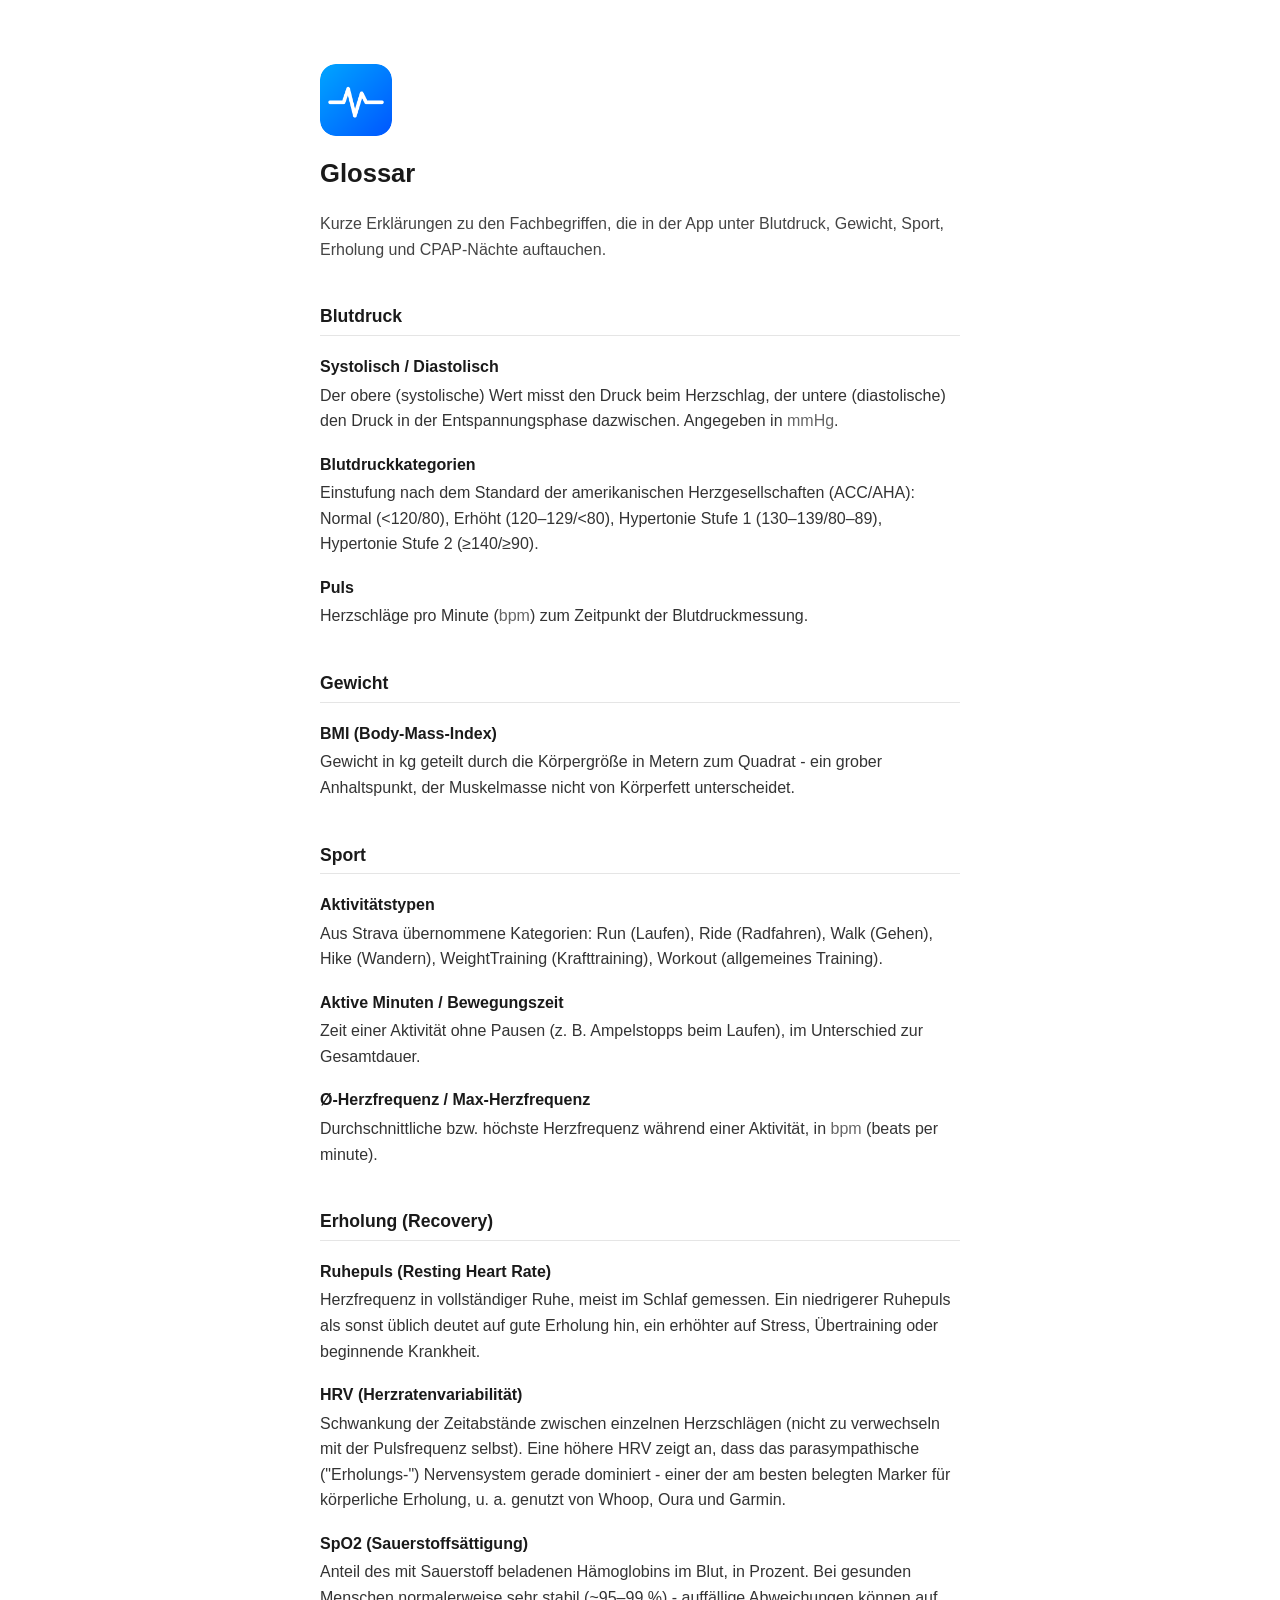
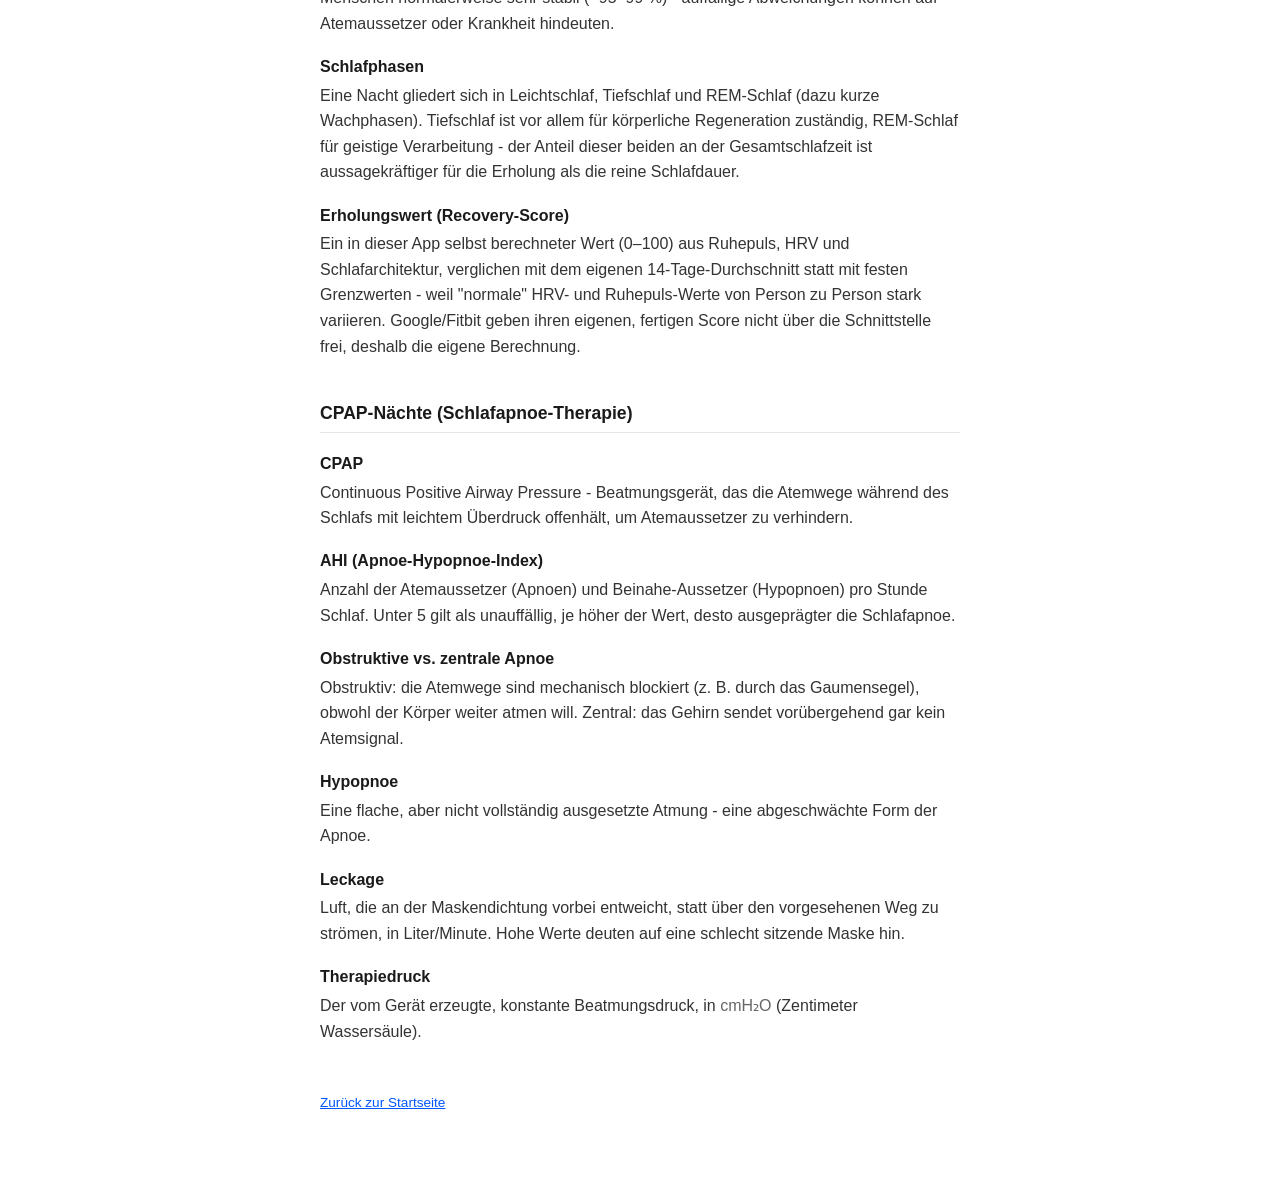
==== glossar.html @ 114dd862 "Glossar-Seite für Gesundheits-/Sportbegriffe hinzufügen" ====
<!doctype html>
<html lang="de">
<head>
<meta charset="utf-8">
<meta name="viewport" content="width=device-width, initial-scale=1">
<title>Glossar – health-app</title>
<style>
  body { font-family: -apple-system, BlinkMacSystemFont, "Segoe UI", sans-serif; max-width: 640px; margin: 4rem auto; padding: 0 1.5rem; line-height: 1.6; color: #1a1a1a; }
  h1 { font-size: 1.6rem; }
  h2 { font-size: 1.1rem; margin-top: 2.5rem; padding-bottom: 0.3rem; border-bottom: 1px solid #e5e5e5; }
  dt { font-weight: 600; margin-top: 1.1rem; }
  dd { margin: 0.2rem 0 0; color: #333; }
  dd .unit { color: #666; }
  footer { margin-top: 3rem; font-size: 0.85rem; color: #666; }
  a { color: #0057FF; }
  .logo { width: 72px; height: 72px; border-radius: 16px; margin-bottom: 1rem; display: block; }
  .intro { color: #444; }
</style>
</head>
<body>
  <img src="logo.png" alt="health-app Logo" class="logo">
  <h1>Glossar</h1>
  <p class="intro">
    Kurze Erklärungen zu den Fachbegriffen, die in der App unter Blutdruck,
    Gewicht, Sport, Erholung und CPAP-Nächte auftauchen.
  </p>

  <h2>Blutdruck</h2>
  <dl>
    <dt>Systolisch / Diastolisch</dt>
    <dd>Der obere (systolische) Wert misst den Druck beim Herzschlag, der
      untere (diastolische) den Druck in der Entspannungsphase dazwischen.
      Angegeben in <span class="unit">mmHg</span>.</dd>

    <dt>Blutdruckkategorien</dt>
    <dd>Einstufung nach dem Standard der amerikanischen Herzgesellschaften
      (ACC/AHA): Normal (&lt;120/80), Erhöht (120–129/&lt;80), Hypertonie
      Stufe&nbsp;1 (130–139/80–89), Hypertonie Stufe&nbsp;2 (≥140/≥90).</dd>

    <dt>Puls</dt>
    <dd>Herzschläge pro Minute (<span class="unit">bpm</span>) zum Zeitpunkt
      der Blutdruckmessung.</dd>
  </dl>

  <h2>Gewicht</h2>
  <dl>
    <dt>BMI (Body-Mass-Index)</dt>
    <dd>Gewicht in kg geteilt durch die Körpergröße in Metern zum Quadrat -
      ein grober Anhaltspunkt, der Muskelmasse nicht von Körperfett
      unterscheidet.</dd>
  </dl>

  <h2>Sport</h2>
  <dl>
    <dt>Aktivitätstypen</dt>
    <dd>Aus Strava übernommene Kategorien: Run (Laufen), Ride (Radfahren),
      Walk (Gehen), Hike (Wandern), WeightTraining (Krafttraining), Workout
      (allgemeines Training).</dd>

    <dt>Aktive Minuten / Bewegungszeit</dt>
    <dd>Zeit einer Aktivität ohne Pausen (z.&nbsp;B. Ampelstopps beim Laufen),
      im Unterschied zur Gesamtdauer.</dd>

    <dt>Ø-Herzfrequenz / Max-Herzfrequenz</dt>
    <dd>Durchschnittliche bzw. höchste Herzfrequenz während einer Aktivität,
      in <span class="unit">bpm</span> (beats per minute).</dd>
  </dl>

  <h2>Erholung (Recovery)</h2>
  <dl>
    <dt>Ruhepuls (Resting Heart Rate)</dt>
    <dd>Herzfrequenz in vollständiger Ruhe, meist im Schlaf gemessen. Ein
      niedrigerer Ruhepuls als sonst üblich deutet auf gute Erholung hin, ein
      erhöhter auf Stress, Übertraining oder beginnende Krankheit.</dd>

    <dt>HRV (Herzratenvariabilität)</dt>
    <dd>Schwankung der Zeitabstände zwischen einzelnen Herzschlägen (nicht zu
      verwechseln mit der Pulsfrequenz selbst). Eine höhere HRV zeigt an, dass
      das parasympathische ("Erholungs-") Nervensystem gerade dominiert -
      einer der am besten belegten Marker für körperliche Erholung, u.&nbsp;a.
      genutzt von Whoop, Oura und Garmin.</dd>

    <dt>SpO2 (Sauerstoffsättigung)</dt>
    <dd>Anteil des mit Sauerstoff beladenen Hämoglobins im Blut, in Prozent.
      Bei gesunden Menschen normalerweise sehr stabil (~95–99&nbsp;%) -
      auffällige Abweichungen können auf Atemaussetzer oder Krankheit
      hindeuten.</dd>

    <dt>Schlafphasen</dt>
    <dd>Eine Nacht gliedert sich in Leichtschlaf, Tiefschlaf und REM-Schlaf
      (dazu kurze Wachphasen). Tiefschlaf ist vor allem für körperliche
      Regeneration zuständig, REM-Schlaf für geistige Verarbeitung - der
      Anteil dieser beiden an der Gesamtschlafzeit ist aussagekräftiger für
      die Erholung als die reine Schlafdauer.</dd>

    <dt>Erholungswert (Recovery-Score)</dt>
    <dd>Ein in dieser App selbst berechneter Wert (0–100) aus Ruhepuls, HRV
      und Schlafarchitektur, verglichen mit dem eigenen 14-Tage-Durchschnitt
      statt mit festen Grenzwerten - weil "normale" HRV- und Ruhepuls-Werte
      von Person zu Person stark variieren. Google/Fitbit geben ihren
      eigenen, fertigen Score nicht über die Schnittstelle frei, deshalb die
      eigene Berechnung.</dd>
  </dl>

  <h2>CPAP-Nächte (Schlafapnoe-Therapie)</h2>
  <dl>
    <dt>CPAP</dt>
    <dd>Continuous Positive Airway Pressure - Beatmungsgerät, das die Atemwege
      während des Schlafs mit leichtem Überdruck offenhält, um Atemaussetzer
      zu verhindern.</dd>

    <dt>AHI (Apnoe-Hypopnoe-Index)</dt>
    <dd>Anzahl der Atemaussetzer (Apnoen) und Beinahe-Aussetzer (Hypopnoen)
      pro Stunde Schlaf. Unter 5 gilt als unauffällig, je höher der Wert,
      desto ausgeprägter die Schlafapnoe.</dd>

    <dt>Obstruktive vs. zentrale Apnoe</dt>
    <dd>Obstruktiv: die Atemwege sind mechanisch blockiert (z.&nbsp;B. durch
      das Gaumensegel), obwohl der Körper weiter atmen will. Zentral: das
      Gehirn sendet vorübergehend gar kein Atemsignal.</dd>

    <dt>Hypopnoe</dt>
    <dd>Eine flache, aber nicht vollständig ausgesetzte Atmung - eine
      abgeschwächte Form der Apnoe.</dd>

    <dt>Leckage</dt>
    <dd>Luft, die an der Maskendichtung vorbei entweicht, statt über den
      vorgesehenen Weg zu strömen, in Liter/Minute. Hohe Werte deuten auf
      eine schlecht sitzende Maske hin.</dd>

    <dt>Therapiedruck</dt>
    <dd>Der vom Gerät erzeugte, konstante Beatmungsdruck, in
      <span class="unit">cmH₂O</span> (Zentimeter Wassersäule).</dd>
  </dl>

  <footer><a href="index.html">Zurück zur Startseite</a></footer>
</body>
</html>
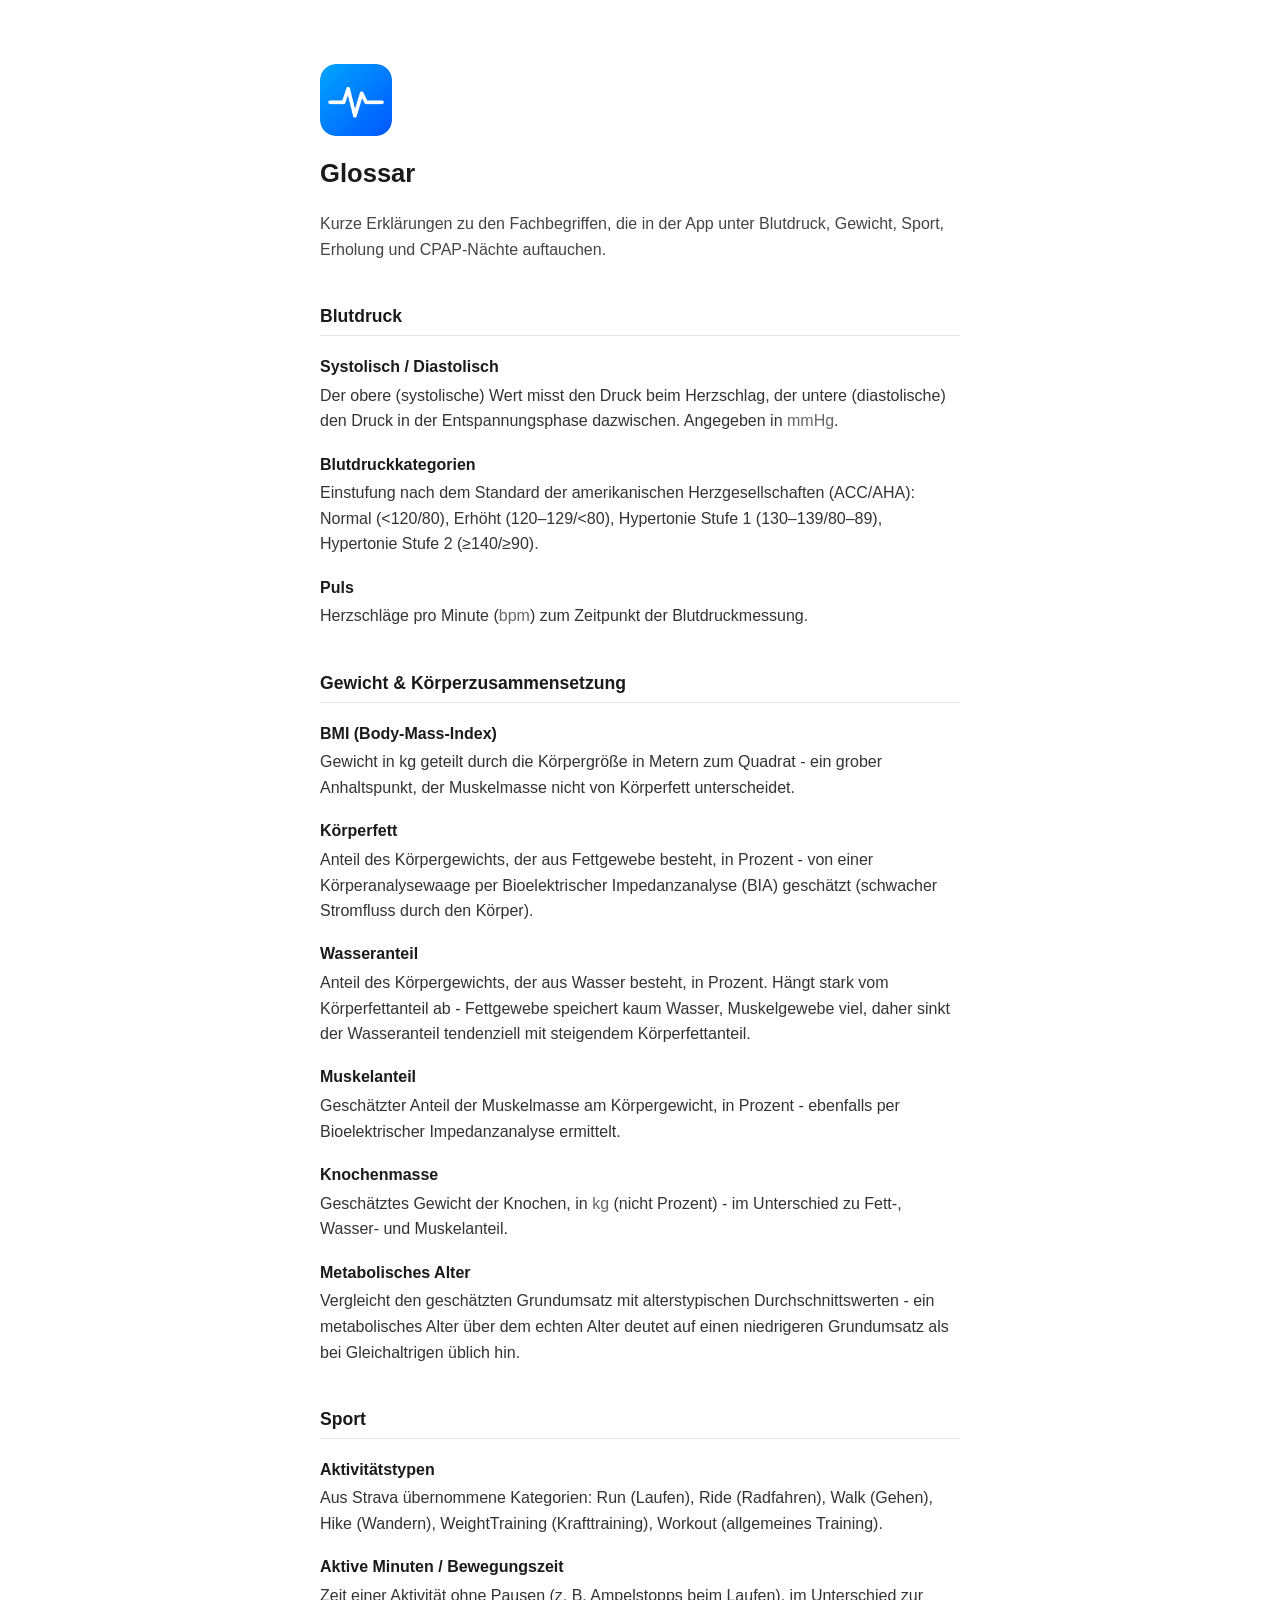
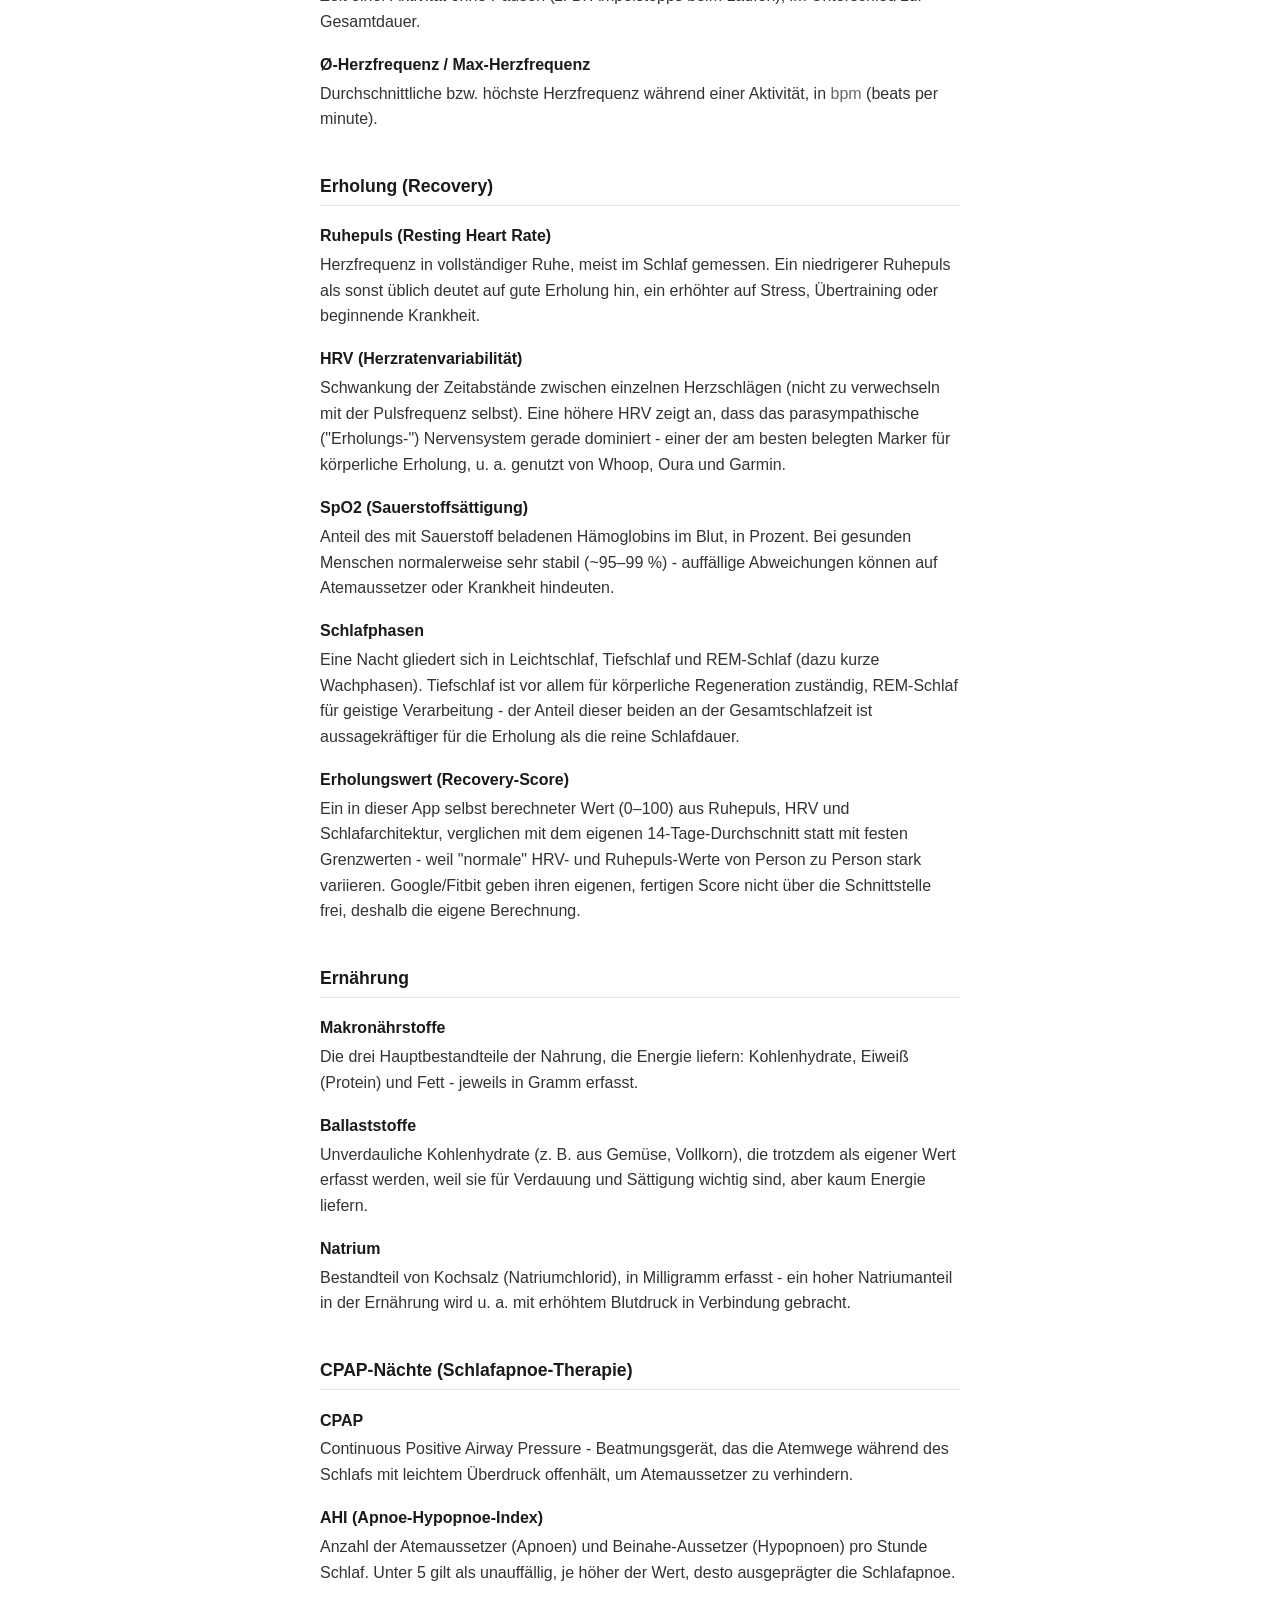
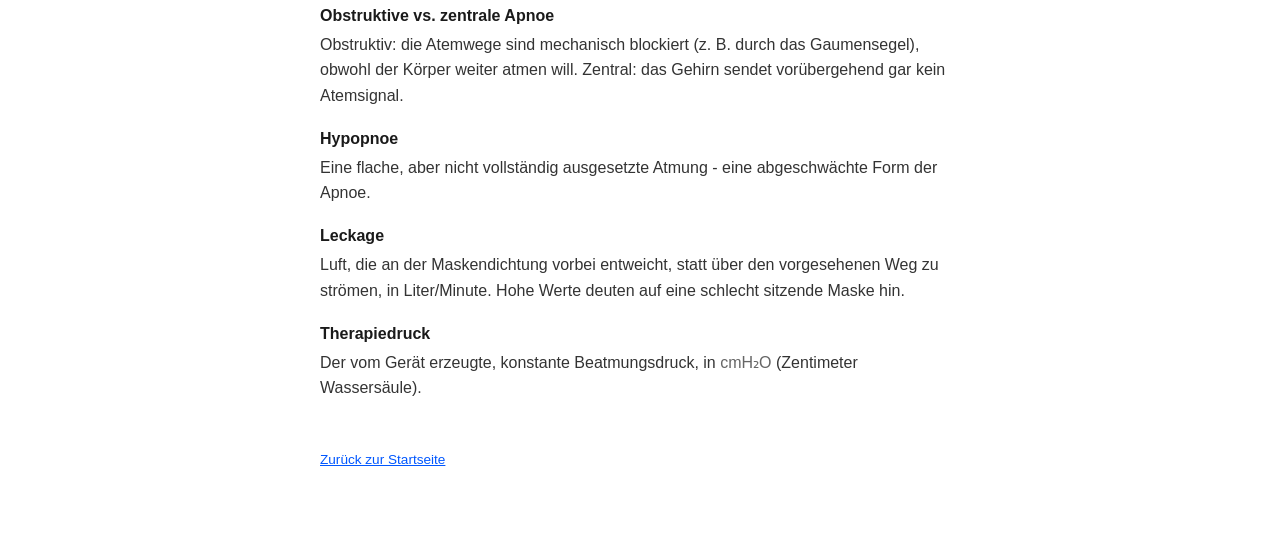
==== commit 8cc4f71f: "Glossar um Körperzusammensetzung und Ernährung erweitern" ====
--- a/glossar.html
+++ b/glossar.html
@@ -42,12 +42,37 @@
       der Blutdruckmessung.</dd>
   </dl>
 
-  <h2>Gewicht</h2>
+  <h2>Gewicht &amp; Körperzusammensetzung</h2>
   <dl>
     <dt>BMI (Body-Mass-Index)</dt>
     <dd>Gewicht in kg geteilt durch die Körpergröße in Metern zum Quadrat -
       ein grober Anhaltspunkt, der Muskelmasse nicht von Körperfett
       unterscheidet.</dd>
+
+    <dt>Körperfett</dt>
+    <dd>Anteil des Körpergewichts, der aus Fettgewebe besteht, in Prozent -
+      von einer Körperanalysewaage per Bioelektrischer Impedanzanalyse (BIA)
+      geschätzt (schwacher Stromfluss durch den Körper).</dd>
+
+    <dt>Wasseranteil</dt>
+    <dd>Anteil des Körpergewichts, der aus Wasser besteht, in Prozent. Hängt
+      stark vom Körperfettanteil ab - Fettgewebe speichert kaum Wasser,
+      Muskelgewebe viel, daher sinkt der Wasseranteil tendenziell mit
+      steigendem Körperfettanteil.</dd>
+
+    <dt>Muskelanteil</dt>
+    <dd>Geschätzter Anteil der Muskelmasse am Körpergewicht, in Prozent -
+      ebenfalls per Bioelektrischer Impedanzanalyse ermittelt.</dd>
+
+    <dt>Knochenmasse</dt>
+    <dd>Geschätztes Gewicht der Knochen, in <span class="unit">kg</span>
+      (nicht Prozent) - im Unterschied zu Fett-, Wasser- und Muskelanteil.</dd>
+
+    <dt>Metabolisches Alter</dt>
+    <dd>Vergleicht den geschätzten Grundumsatz mit alterstypischen
+      Durchschnittswerten - ein metabolisches Alter über dem echten Alter
+      deutet auf einen niedrigeren Grundumsatz als bei Gleichaltrigen üblich
+      hin.</dd>
   </dl>
 
   <h2>Sport</h2>
@@ -102,6 +127,23 @@
       eigene Berechnung.</dd>
   </dl>
 
+  <h2>Ernährung</h2>
+  <dl>
+    <dt>Makronährstoffe</dt>
+    <dd>Die drei Hauptbestandteile der Nahrung, die Energie liefern:
+      Kohlenhydrate, Eiweiß (Protein) und Fett - jeweils in Gramm erfasst.</dd>
+
+    <dt>Ballaststoffe</dt>
+    <dd>Unverdauliche Kohlenhydrate (z.&nbsp;B. aus Gemüse, Vollkorn), die
+      trotzdem als eigener Wert erfasst werden, weil sie für Verdauung und
+      Sättigung wichtig sind, aber kaum Energie liefern.</dd>
+
+    <dt>Natrium</dt>
+    <dd>Bestandteil von Kochsalz (Natriumchlorid), in Milligramm erfasst - ein
+      hoher Natriumanteil in der Ernährung wird u.&nbsp;a. mit erhöhtem
+      Blutdruck in Verbindung gebracht.</dd>
+  </dl>
+
   <h2>CPAP-Nächte (Schlafapnoe-Therapie)</h2>
   <dl>
     <dt>CPAP</dt>
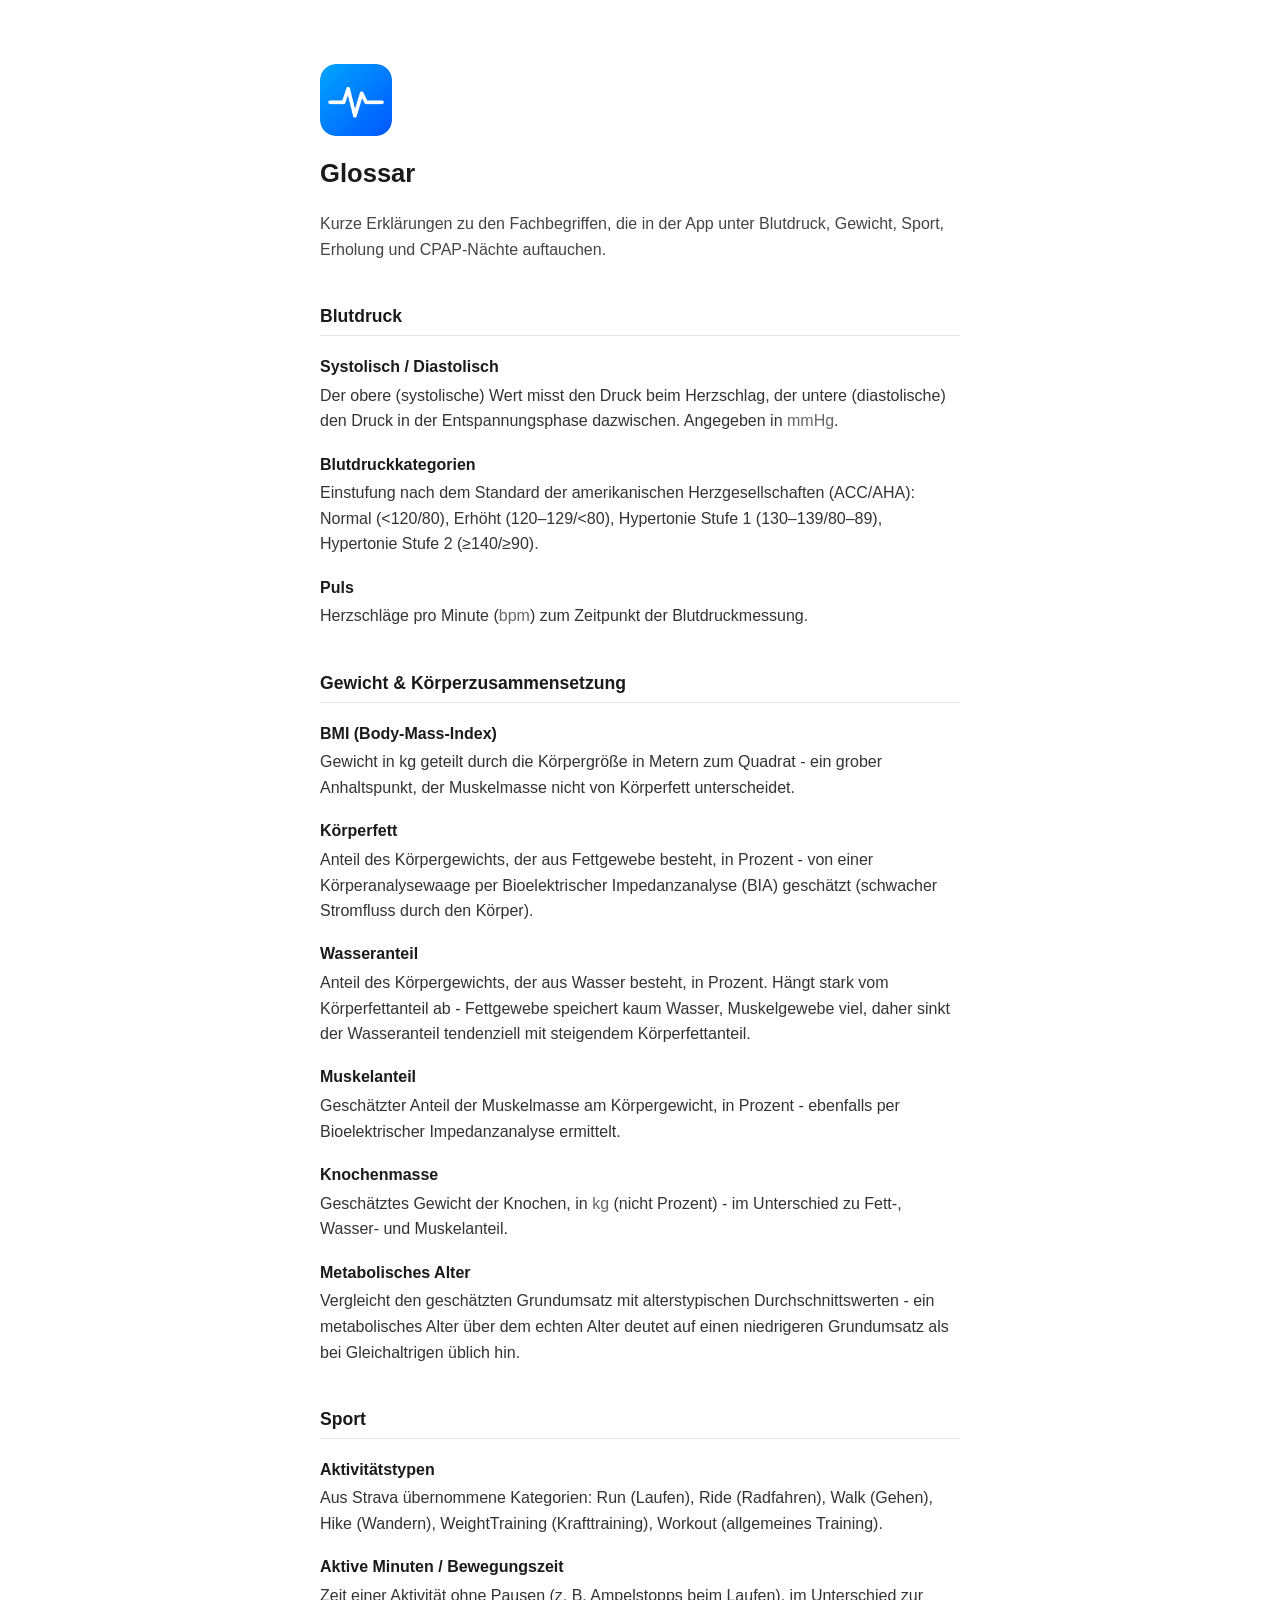
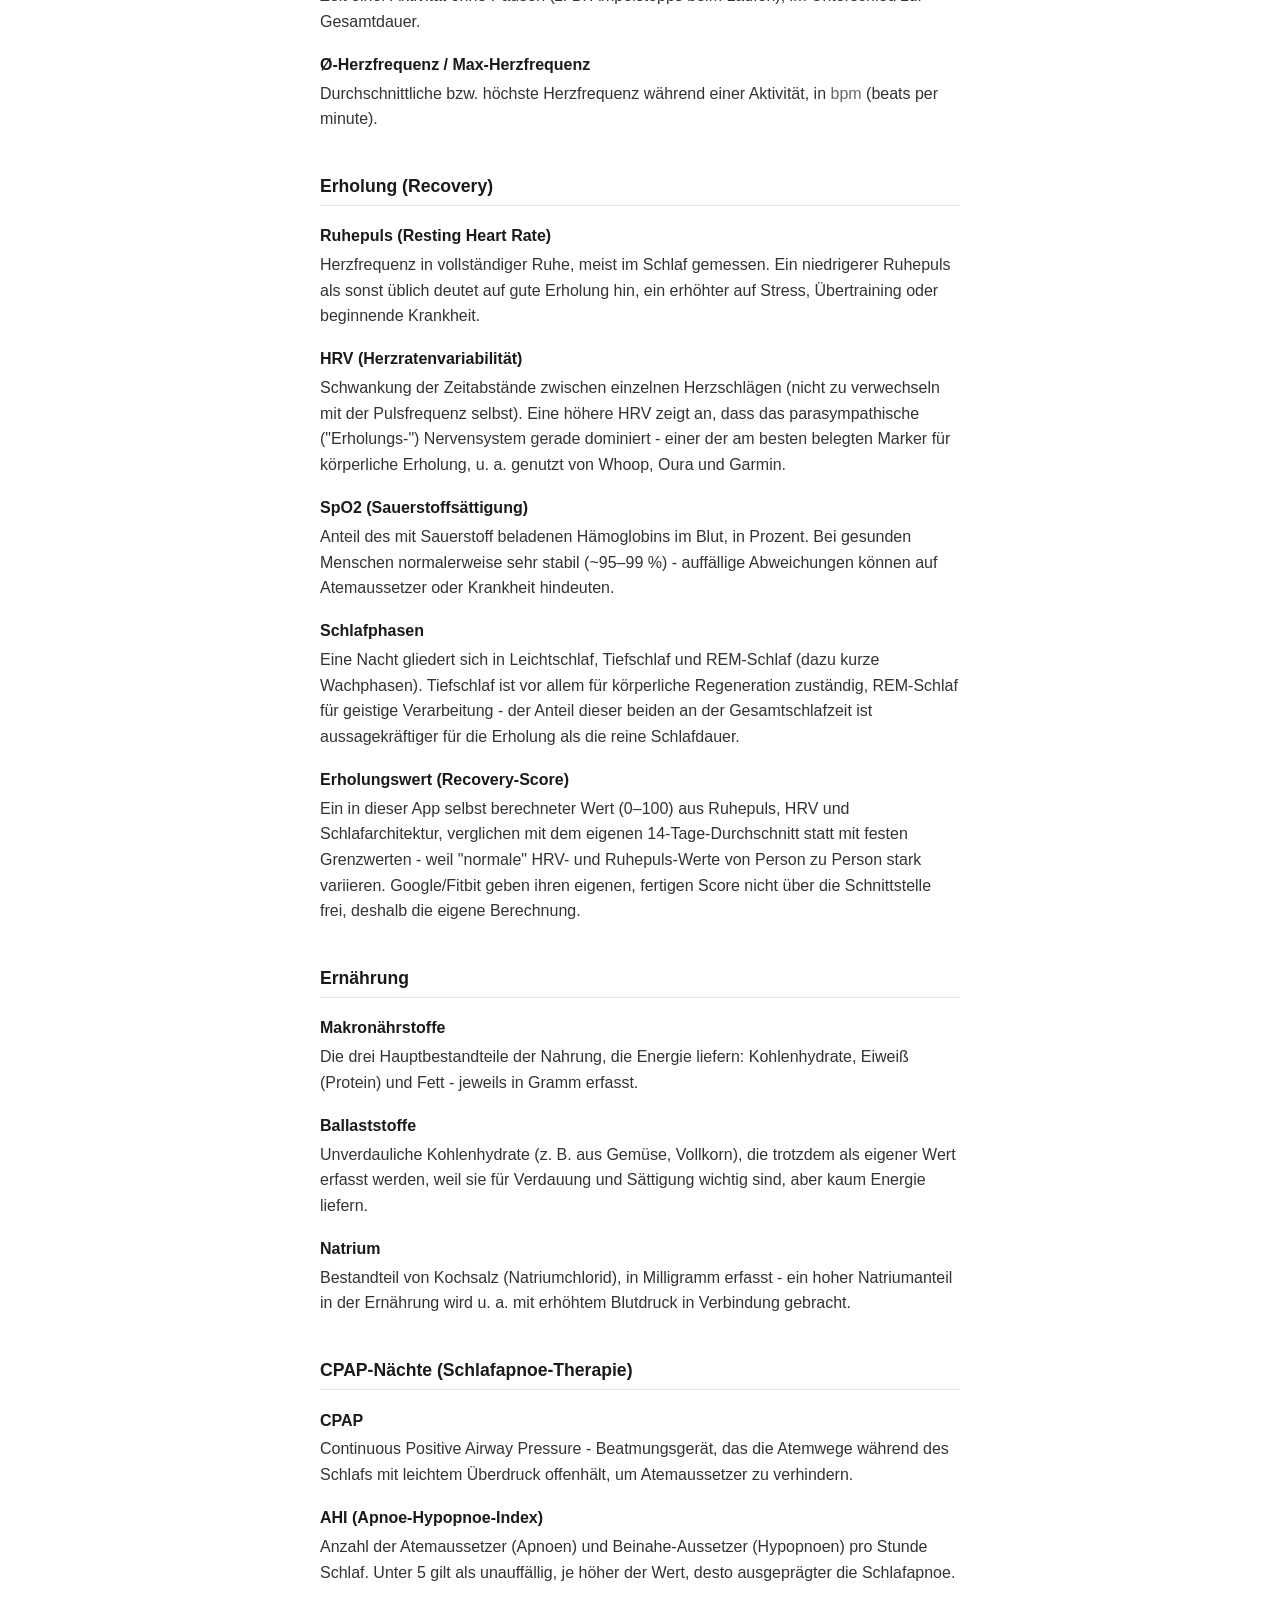
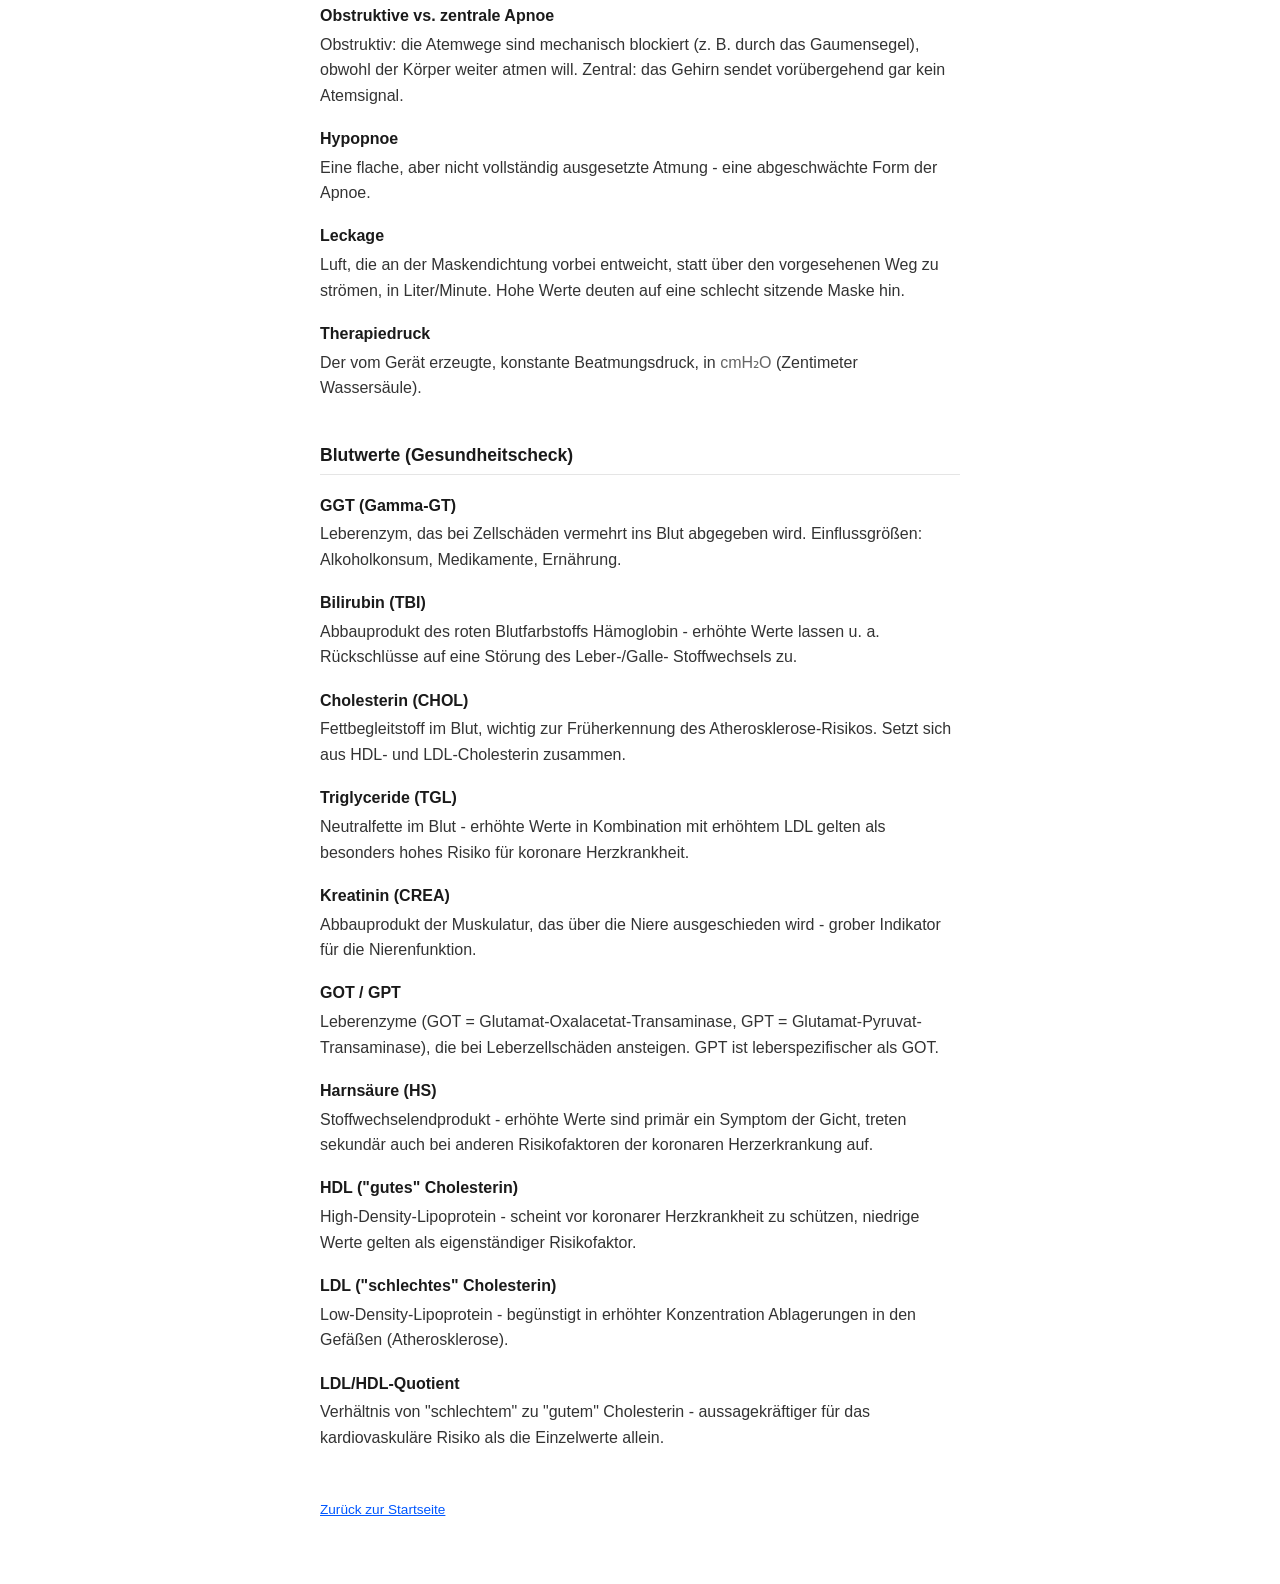
==== commit 4e214901: "Glossar um Blutwerte-Begriffe aus dem Gesundheitscheck erweitern" ====
--- a/glossar.html
+++ b/glossar.html
@@ -175,6 +175,53 @@
       <span class="unit">cmH₂O</span> (Zentimeter Wassersäule).</dd>
   </dl>
 
+  <h2>Blutwerte (Gesundheitscheck)</h2>
+  <dl>
+    <dt>GGT (Gamma-GT)</dt>
+    <dd>Leberenzym, das bei Zellschäden vermehrt ins Blut abgegeben wird.
+      Einflussgrößen: Alkoholkonsum, Medikamente, Ernährung.</dd>
+
+    <dt>Bilirubin (TBI)</dt>
+    <dd>Abbauprodukt des roten Blutfarbstoffs Hämoglobin - erhöhte Werte
+      lassen u.&nbsp;a. Rückschlüsse auf eine Störung des Leber-/Galle-
+      Stoffwechsels zu.</dd>
+
+    <dt>Cholesterin (CHOL)</dt>
+    <dd>Fettbegleitstoff im Blut, wichtig zur Früherkennung des
+      Atherosklerose-Risikos. Setzt sich aus HDL- und LDL-Cholesterin
+      zusammen.</dd>
+
+    <dt>Triglyceride (TGL)</dt>
+    <dd>Neutralfette im Blut - erhöhte Werte in Kombination mit erhöhtem
+      LDL gelten als besonders hohes Risiko für koronare Herzkrankheit.</dd>
+
+    <dt>Kreatinin (CREA)</dt>
+    <dd>Abbauprodukt der Muskulatur, das über die Niere ausgeschieden wird -
+      grober Indikator für die Nierenfunktion.</dd>
+
+    <dt>GOT / GPT</dt>
+    <dd>Leberenzyme (GOT = Glutamat-Oxalacetat-Transaminase, GPT =
+      Glutamat-Pyruvat-Transaminase), die bei Leberzellschäden ansteigen.
+      GPT ist leberspezifischer als GOT.</dd>
+
+    <dt>Harnsäure (HS)</dt>
+    <dd>Stoffwechselendprodukt - erhöhte Werte sind primär ein Symptom der
+      Gicht, treten sekundär auch bei anderen Risikofaktoren der koronaren
+      Herzerkrankung auf.</dd>
+
+    <dt>HDL ("gutes" Cholesterin)</dt>
+    <dd>High-Density-Lipoprotein - scheint vor koronarer Herzkrankheit zu
+      schützen, niedrige Werte gelten als eigenständiger Risikofaktor.</dd>
+
+    <dt>LDL ("schlechtes" Cholesterin)</dt>
+    <dd>Low-Density-Lipoprotein - begünstigt in erhöhter Konzentration
+      Ablagerungen in den Gefäßen (Atherosklerose).</dd>
+
+    <dt>LDL/HDL-Quotient</dt>
+    <dd>Verhältnis von "schlechtem" zu "gutem" Cholesterin - aussagekräftiger
+      für das kardiovaskuläre Risiko als die Einzelwerte allein.</dd>
+  </dl>
+
   <footer><a href="index.html">Zurück zur Startseite</a></footer>
 </body>
 </html>
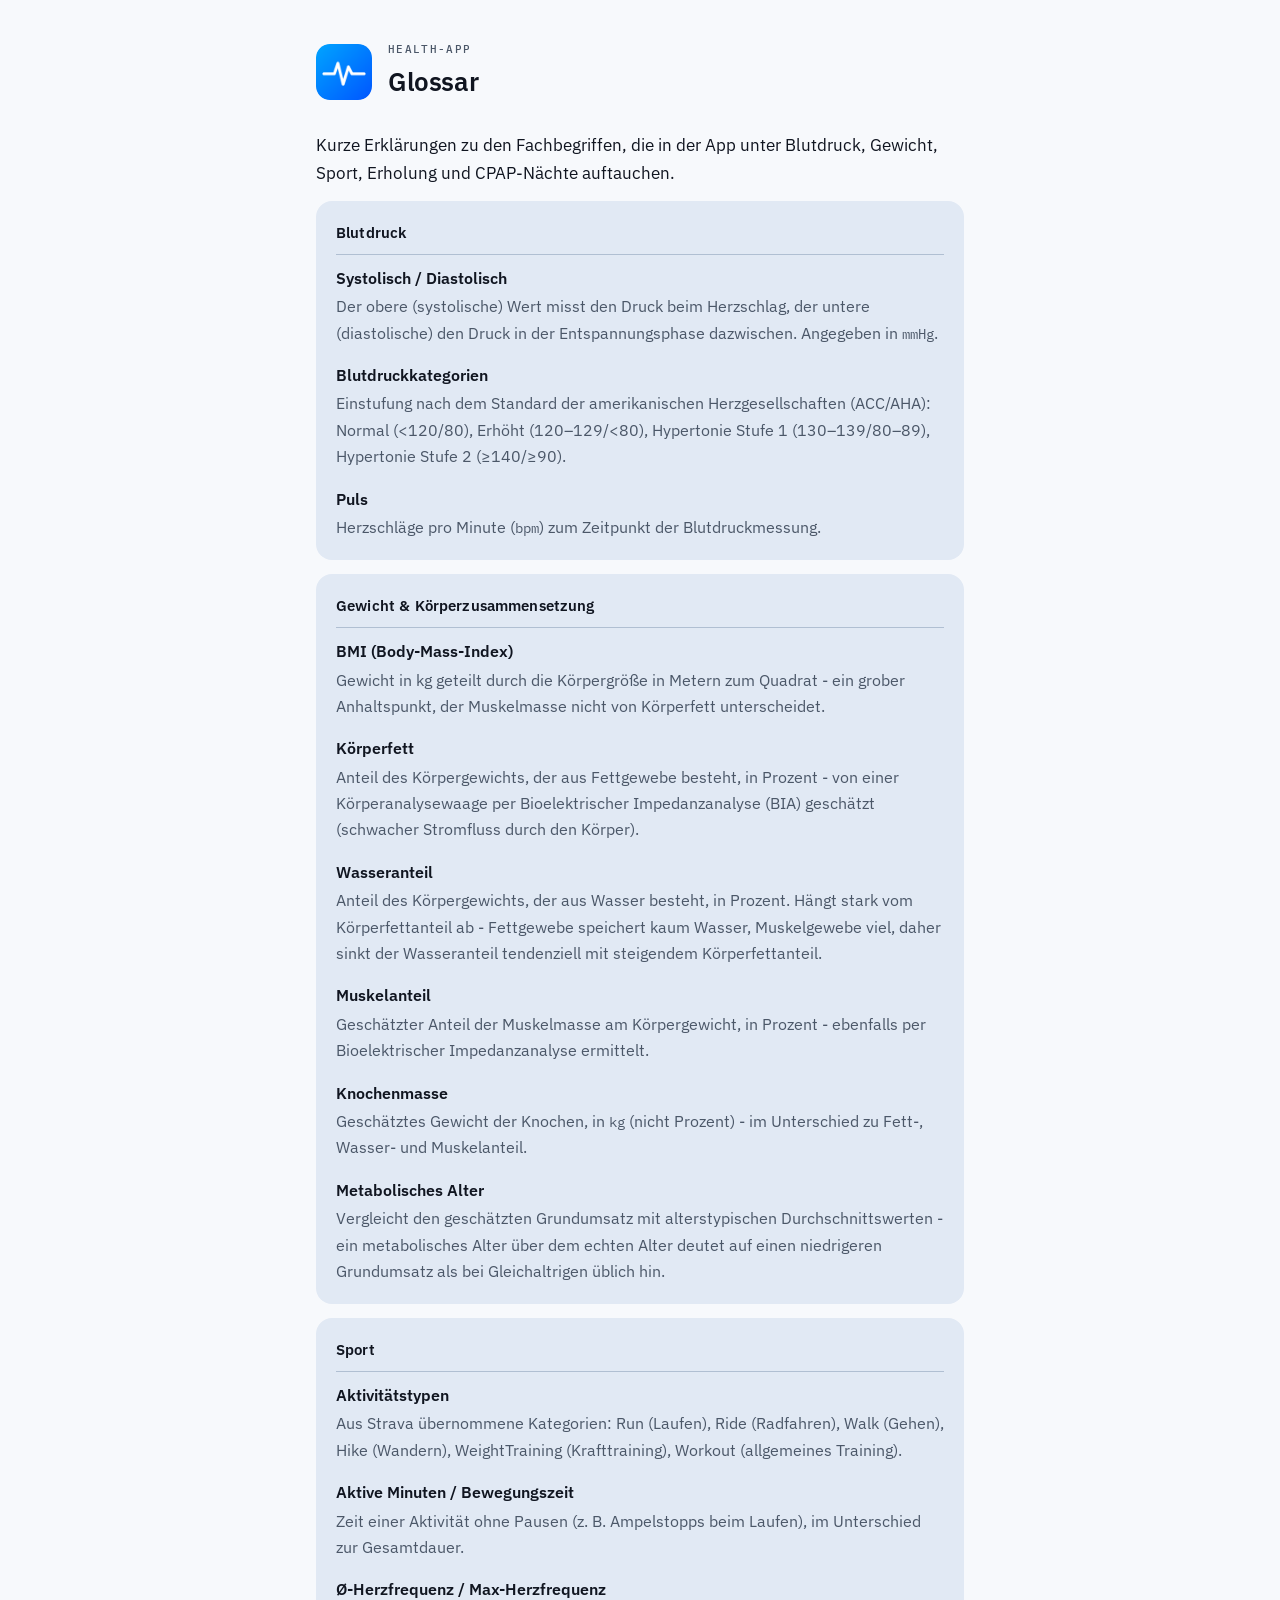
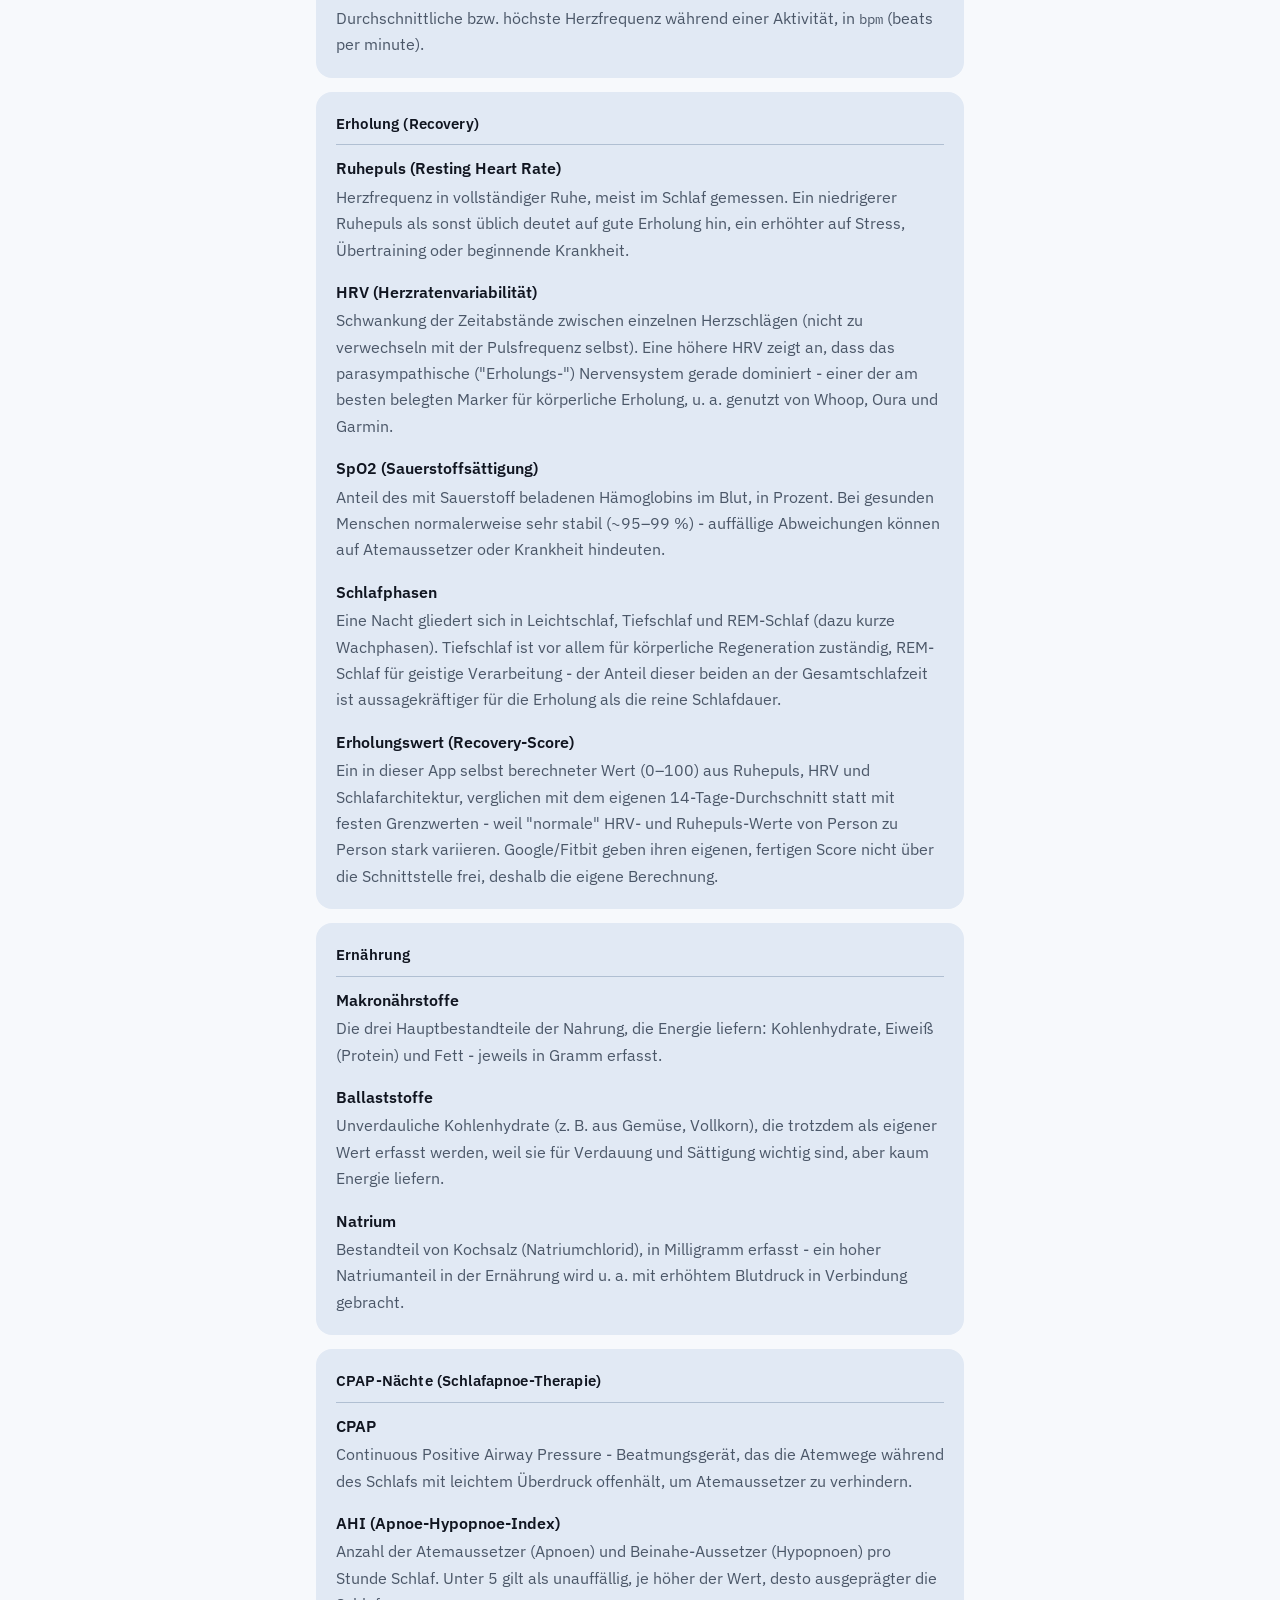
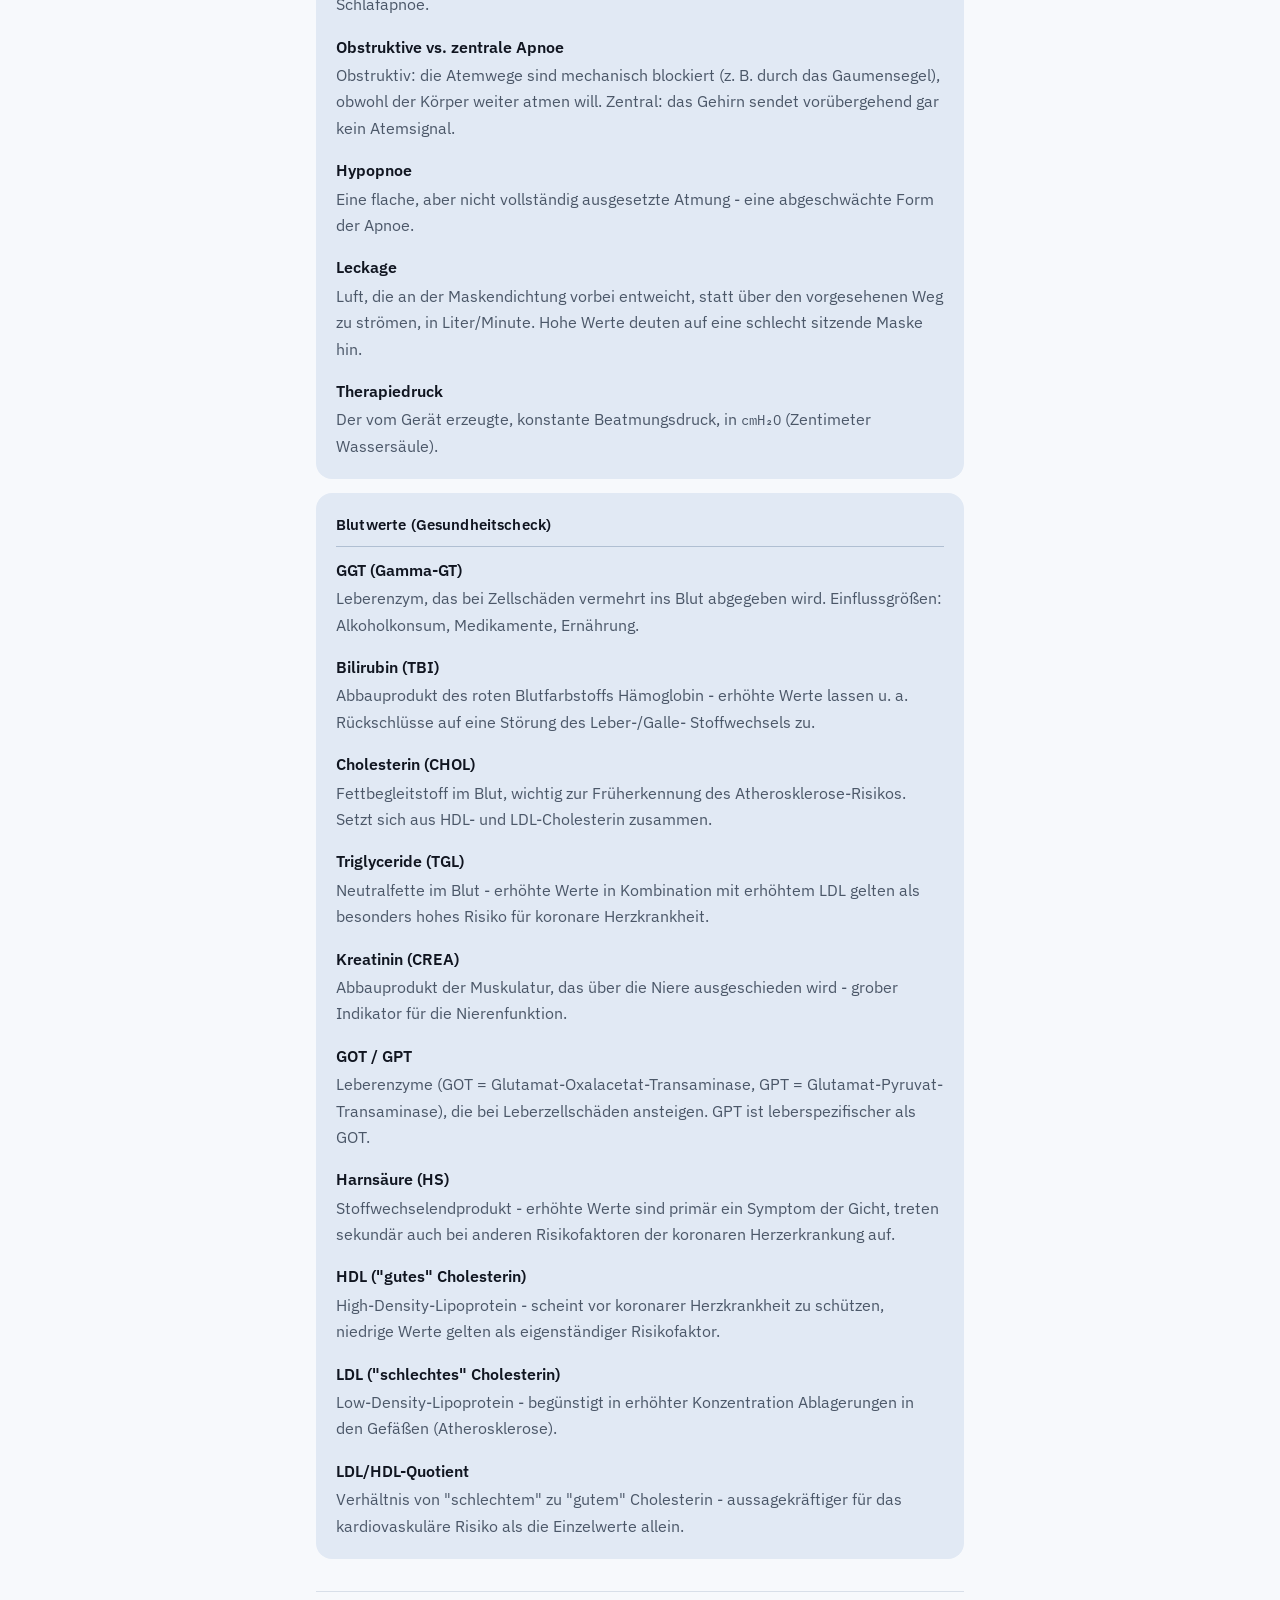
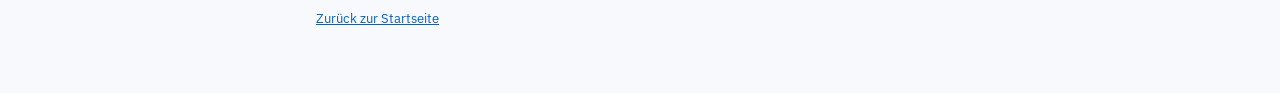
==== commit 7406a295: "design: Seiten auf die Oberflaeche der health-app umgestellt Gemeinsames style.css statt dreimal der" ====
--- a/glossar.html
+++ b/glossar.html
@@ -4,29 +4,25 @@
 <meta charset="utf-8">
 <meta name="viewport" content="width=device-width, initial-scale=1">
 <title>Glossar – health-app</title>
-<style>
-  body { font-family: -apple-system, BlinkMacSystemFont, "Segoe UI", sans-serif; max-width: 640px; margin: 4rem auto; padding: 0 1.5rem; line-height: 1.6; color: #1a1a1a; }
-  h1 { font-size: 1.6rem; }
-  h2 { font-size: 1.1rem; margin-top: 2.5rem; padding-bottom: 0.3rem; border-bottom: 1px solid #e5e5e5; }
-  dt { font-weight: 600; margin-top: 1.1rem; }
-  dd { margin: 0.2rem 0 0; color: #333; }
-  dd .unit { color: #666; }
-  footer { margin-top: 3rem; font-size: 0.85rem; color: #666; }
-  a { color: #0057FF; }
-  .logo { width: 72px; height: 72px; border-radius: 16px; margin-bottom: 1rem; display: block; }
-  .intro { color: #444; }
-</style>
+<link rel="stylesheet" href="https://fonts.googleapis.com/css2?family=IBM+Plex+Mono:wght@400;500&family=IBM+Plex+Sans:wght@400;500;600&display=swap">
+<link rel="stylesheet" href="style.css">
 </head>
 <body>
-  <img src="logo.png" alt="health-app Logo" class="logo">
-  <h1>Glossar</h1>
-  <p class="intro">
-    Kurze Erklärungen zu den Fachbegriffen, die in der App unter Blutdruck,
-    Gewicht, Sport, Erholung und CPAP-Nächte auftauchen.
-  </p>
-
-  <h2>Blutdruck</h2>
-  <dl>
+<div class="seite">
+  <header class="kopf">
+    <img src="logo.png" alt="health-app Logo">
+    <div>
+      <p class="kicker">health-app</p>
+      <h1>Glossar</h1>
+    </div>
+  </header>
+
+  <p class="lead">Kurze Erklärungen zu den Fachbegriffen, die in der App unter Blutdruck,
+    Gewicht, Sport, Erholung und CPAP-Nächte auftauchen.</p>
+
+  <section class="card">
+    <h2>Blutdruck</h2>
+    <dl>
     <dt>Systolisch / Diastolisch</dt>
     <dd>Der obere (systolische) Wert misst den Druck beim Herzschlag, der
       untere (diastolische) den Druck in der Entspannungsphase dazwischen.
@@ -41,9 +37,11 @@
     <dd>Herzschläge pro Minute (<span class="unit">bpm</span>) zum Zeitpunkt
       der Blutdruckmessung.</dd>
   </dl>
-
-  <h2>Gewicht &amp; Körperzusammensetzung</h2>
-  <dl>
+  </section>
+
+  <section class="card">
+    <h2>Gewicht &amp; Körperzusammensetzung</h2>
+    <dl>
     <dt>BMI (Body-Mass-Index)</dt>
     <dd>Gewicht in kg geteilt durch die Körpergröße in Metern zum Quadrat -
       ein grober Anhaltspunkt, der Muskelmasse nicht von Körperfett
@@ -74,9 +72,11 @@
       deutet auf einen niedrigeren Grundumsatz als bei Gleichaltrigen üblich
       hin.</dd>
   </dl>
-
-  <h2>Sport</h2>
-  <dl>
+  </section>
+
+  <section class="card">
+    <h2>Sport</h2>
+    <dl>
     <dt>Aktivitätstypen</dt>
     <dd>Aus Strava übernommene Kategorien: Run (Laufen), Ride (Radfahren),
       Walk (Gehen), Hike (Wandern), WeightTraining (Krafttraining), Workout
@@ -90,9 +90,11 @@
     <dd>Durchschnittliche bzw. höchste Herzfrequenz während einer Aktivität,
       in <span class="unit">bpm</span> (beats per minute).</dd>
   </dl>
-
-  <h2>Erholung (Recovery)</h2>
-  <dl>
+  </section>
+
+  <section class="card">
+    <h2>Erholung (Recovery)</h2>
+    <dl>
     <dt>Ruhepuls (Resting Heart Rate)</dt>
     <dd>Herzfrequenz in vollständiger Ruhe, meist im Schlaf gemessen. Ein
       niedrigerer Ruhepuls als sonst üblich deutet auf gute Erholung hin, ein
@@ -126,9 +128,11 @@
       eigenen, fertigen Score nicht über die Schnittstelle frei, deshalb die
       eigene Berechnung.</dd>
   </dl>
-
-  <h2>Ernährung</h2>
-  <dl>
+  </section>
+
+  <section class="card">
+    <h2>Ernährung</h2>
+    <dl>
     <dt>Makronährstoffe</dt>
     <dd>Die drei Hauptbestandteile der Nahrung, die Energie liefern:
       Kohlenhydrate, Eiweiß (Protein) und Fett - jeweils in Gramm erfasst.</dd>
@@ -143,9 +147,11 @@
       hoher Natriumanteil in der Ernährung wird u.&nbsp;a. mit erhöhtem
       Blutdruck in Verbindung gebracht.</dd>
   </dl>
-
-  <h2>CPAP-Nächte (Schlafapnoe-Therapie)</h2>
-  <dl>
+  </section>
+
+  <section class="card">
+    <h2>CPAP-Nächte (Schlafapnoe-Therapie)</h2>
+    <dl>
     <dt>CPAP</dt>
     <dd>Continuous Positive Airway Pressure - Beatmungsgerät, das die Atemwege
       während des Schlafs mit leichtem Überdruck offenhält, um Atemaussetzer
@@ -174,9 +180,11 @@
     <dd>Der vom Gerät erzeugte, konstante Beatmungsdruck, in
       <span class="unit">cmH₂O</span> (Zentimeter Wassersäule).</dd>
   </dl>
-
-  <h2>Blutwerte (Gesundheitscheck)</h2>
-  <dl>
+  </section>
+
+  <section class="card">
+    <h2>Blutwerte (Gesundheitscheck)</h2>
+    <dl>
     <dt>GGT (Gamma-GT)</dt>
     <dd>Leberenzym, das bei Zellschäden vermehrt ins Blut abgegeben wird.
       Einflussgrößen: Alkoholkonsum, Medikamente, Ernährung.</dd>
@@ -221,7 +229,9 @@
     <dd>Verhältnis von "schlechtem" zu "gutem" Cholesterin - aussagekräftiger
       für das kardiovaskuläre Risiko als die Einzelwerte allein.</dd>
   </dl>
+  </section>
 
   <footer><a href="index.html">Zurück zur Startseite</a></footer>
+</div>
 </body>
 </html>
--- a/style.css
+++ b/style.css
@@ -0,0 +1,207 @@
+/* Oberfläche der health-app, auf diese drei Seiten übertragen.
+   Die Token sind aus webapp/static/style.css des Projekts übernommen (dort wiederum von
+   android/.../ui/Color.kt), damit die öffentlichen Seiten und die App nicht auseinander-
+   laufen. Wer eine Farbe ändert, ändert sie dort zuerst.
+
+   Kein Theme-Umschalter auf diesen Seiten: Es gibt nichts zu bedienen, also richtet sich
+   der Modus allein nach dem System. */
+:root {
+  --bg: #f7f9fc;
+  --card: #e1e9f4;
+  --card-weich: #f1f5fa;
+  --text: #101520;
+  --text-secondary: #4b5768;
+  --accent: #0062cc;
+  --hairline: #d8dfe9;
+  /* Eigener Ton für die Linie AUF einer Karte. Nicht --hairline: der ist für Kanten auf
+     dem Seitengrund gedacht und kommt auf der Kartenfläche auf 1,10:1 (hell) bzw.
+     1,01:1 (dunkel) - im dunklen Modus also unsichtbar, und die Überschrift stand mit
+     einer Lücke da, für die es keinen sichtbaren Grund gab. Derselbe Fall wie bei den
+     leeren Heatmap-Plätzen in Android. Reine Dekoration, deshalb keine WCAG-Schwelle:
+     gewählt auf rund 1,5:1 gegen die Karte, sichtbar ohne zu trennen. */
+  --card-linie: #b0bfd2;
+  --pill-bg: #d6e7ff;
+  --pill-text: #002a52;
+  --radius: 16px;
+  --font-sans: "IBM Plex Sans", -apple-system, BlinkMacSystemFont, "Segoe UI", Arial, sans-serif;
+  --font-mono: "IBM Plex Mono", ui-monospace, "SF Mono", Menlo, monospace;
+}
+
+@media (prefers-color-scheme: dark) {
+  :root {
+    --bg: #06090f;
+    --card: #172338;
+    --card-weich: #0d1522;
+    --text: #eef2f8;
+    --text-secondary: #9fAABC;
+    --accent: #4fa3ff;
+    --hairline: #18243a;
+    --card-linie: #2f3d56;
+    --pill-bg: #0e3a68;
+    --pill-text: #cfe5ff;
+  }
+}
+
+* { box-sizing: border-box; }
+
+body {
+  margin: 0;
+  background: var(--bg);
+  color: var(--text);
+  font-family: var(--font-sans);
+  font-size: 16px;
+  line-height: 1.65;
+  -webkit-font-smoothing: antialiased;
+}
+
+.seite {
+  max-width: 680px;
+  /* 16 px Rand auch auf dem schmalsten Gerät - die Kacheln sollen nicht am Rahmen kleben. */
+  margin: 0 auto;
+  padding: 40px 16px 64px;
+}
+
+/* Kopf: Logo, Wortmarke, darüber eine gesperrte Versalzeile, die sagt, auf welcher
+   Seite man ist. Dieselbe Rolle wie die Bereichsüberschrift in der App. */
+.kopf {
+  display: flex;
+  align-items: center;
+  gap: 16px;
+  margin-bottom: 28px;
+}
+
+.kopf img {
+  width: 56px;
+  height: 56px;
+  border-radius: 14px;
+  flex: none;
+  display: block;
+}
+
+.kicker {
+  font-family: var(--font-mono);
+  font-size: 11px;
+  font-weight: 500;
+  letter-spacing: 0.12em;
+  text-transform: uppercase;
+  color: var(--text-secondary);
+  margin: 0 0 2px;
+}
+
+.wortmarke {
+  font-size: 26px;
+  font-weight: 600;
+  letter-spacing: -0.015em;
+  margin: 0;
+  text-wrap: balance;
+}
+
+h1 {
+  font-size: 26px;
+  font-weight: 600;
+  letter-spacing: -0.015em;
+  margin: 0;
+  text-wrap: balance;
+}
+
+.card {
+  background: var(--card);
+  border-radius: var(--radius);
+  padding: 20px;
+  margin-bottom: 14px;
+}
+
+/* Fließtextkachel: ruhigerer Grund als die Abschnittskacheln, damit die Startseite
+   nicht wie eine Liste gleichwertiger Blöcke aussieht. */
+.card-weich {
+  background: var(--card-weich);
+}
+
+.card h2 {
+  font-size: 15px;
+  font-weight: 600;
+  letter-spacing: 0.01em;
+  margin: 0 0 10px;
+  padding-bottom: 8px;
+  border-bottom: 1px solid var(--card-linie);
+}
+
+.card > p:first-child,
+.card > dl:first-child { margin-top: 0; }
+.card > p:last-child,
+.card > dl:last-child { margin-bottom: 0; }
+
+p { margin: 0 0 14px; }
+p:last-child { margin-bottom: 0; }
+
+.lead {
+  font-size: 17px;
+  color: var(--text);
+}
+
+.meta {
+  font-family: var(--font-mono);
+  font-size: 12px;
+  color: var(--text-secondary);
+  margin: 0 0 20px;
+}
+
+dl { margin: 0; }
+
+dt {
+  font-weight: 600;
+  margin-top: 16px;
+}
+dt:first-of-type { margin-top: 0; }
+
+dd {
+  margin: 2px 0 0;
+  color: var(--text-secondary);
+}
+
+/* Einheiten im Fließtext einer Definition. Mono, weil es Zahlenwerk ist, und eine
+   Spur kleiner - aber nicht blasser: dd ist schon die ruhigere Farbe, noch ein
+   Schritt zurück fiele unter die 4,5:1 für Text. */
+.unit {
+  font-family: var(--font-mono);
+  font-size: 0.9em;
+}
+
+a { color: var(--accent); }
+
+.pillreihe {
+  display: flex;
+  flex-wrap: wrap;
+  gap: 8px;
+  margin: 18px 0 0;
+}
+
+.pill {
+  display: inline-block;
+  background: var(--pill-bg);
+  color: var(--pill-text);
+  border-radius: 999px;
+  padding: 6px 14px;
+  font-size: 14px;
+  font-weight: 500;
+  text-decoration: none;
+}
+
+.pill:hover { text-decoration: underline; }
+
+a:focus-visible,
+.pill:focus-visible {
+  outline: 2px solid var(--accent);
+  outline-offset: 2px;
+  border-radius: 4px;
+}
+
+footer {
+  margin-top: 32px;
+  padding-top: 16px;
+  border-top: 1px solid var(--hairline);
+  font-size: 13px;
+  color: var(--text-secondary);
+}
+
+footer a { color: var(--accent); }
